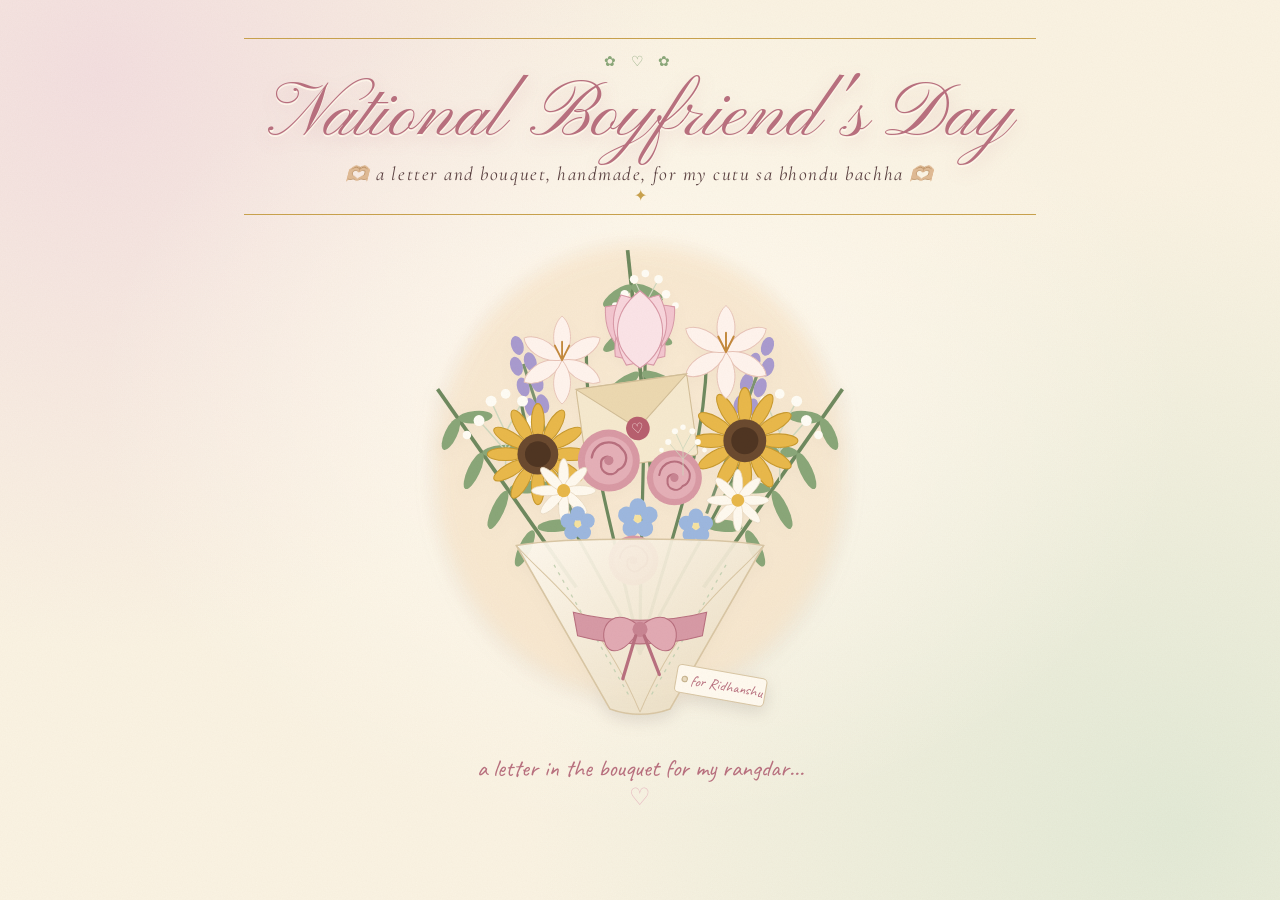
==== index.html @ ea16d607 "Update index.html" ====
<!DOCTYPE html>
<html lang="en">
<head>
  <meta charset="UTF-8">
  <meta name="viewport" content="width=device-width, initial-scale=1">
  <title>For You ♡</title>
  <link href="https://fonts.googleapis.com/css2?family=Cormorant+Garamond:ital,wght@0,500;1,500&family=Pinyon+Script&family=Caveat:wght@500&display=swap" rel="stylesheet">
  <link rel="stylesheet" href="style.css?v=4">
</head>
<body>
  <div class="grain" aria-hidden="true"></div>
  <div class="particles" id="particles" aria-hidden="true"></div>

  <main class="scene">

    <header class="banner">
      <span class="deco" aria-hidden="true">✿ ♡ ✿</span>

      <h1>National Boyfriend's Day</h1>
 
      <p class="subtitle">🫶🏼 a letter and bouquet, handmade, for my cutu sa bhondu bachha 🫶🏼</p>
      <span class="star" aria-hidden="true">✦</span>
    </header>

  
    <div class="bouquet">
     
      <button class="hit" id="openBtn" type="button" aria-label="Open the hidden letter"><span class="hint" aria-hidden="true">open me</span></button>

      <svg class="art" viewBox="0 0 400 480" role="img" aria-label="A hand-tied bouquet of lilies, lotus, sunflowers, roses, daisies, forget-me-nots, lavender, baby's breath and ferns, with a sealed letter tucked inside">
        <defs>
          <symbol id="daisy" viewBox="-50 -50 100 100"><g fill="#fffaf0" stroke="#e8d9c0"><ellipse rx="7" ry="22" cy="-22"/><ellipse rx="7" ry="22" cy="-22" transform="rotate(45)"/><ellipse rx="7" ry="22" cy="-22" transform="rotate(90)"/><ellipse rx="7" ry="22" cy="-22" transform="rotate(135)"/><ellipse rx="7" ry="22" cy="-22" transform="rotate(180)"/><ellipse rx="7" ry="22" cy="-22" transform="rotate(225)"/><ellipse rx="7" ry="22" cy="-22" transform="rotate(270)"/><ellipse rx="7" ry="22" cy="-22" transform="rotate(315)"/></g><circle r="9" fill="#e8b84a"/></symbol>
          <symbol id="sunflower" viewBox="-50 -50 100 100"><g fill="#e9b94b" stroke="#c99a2e"><ellipse rx="6" ry="17" cy="-30"/><ellipse rx="6" ry="17" cy="-30" transform="rotate(30)"/><ellipse rx="6" ry="17" cy="-30" transform="rotate(60)"/><ellipse rx="6" ry="17" cy="-30" transform="rotate(90)"/><ellipse rx="6" ry="17" cy="-30" transform="rotate(120)"/><ellipse rx="6" ry="17" cy="-30" transform="rotate(150)"/><ellipse rx="6" ry="17" cy="-30" transform="rotate(180)"/><ellipse rx="6" ry="17" cy="-30" transform="rotate(210)"/><ellipse rx="6" ry="17" cy="-30" transform="rotate(240)"/><ellipse rx="6" ry="17" cy="-30" transform="rotate(270)"/><ellipse rx="6" ry="17" cy="-30" transform="rotate(300)"/><ellipse rx="6" ry="17" cy="-30" transform="rotate(330)"/></g><circle r="19" fill="#6b4a2f"/><circle r="12" fill="#4f3522"/></symbol>
          <symbol id="rose" viewBox="-50 -50 100 100"><circle r="40" fill="#d99aa5"/><circle r="31" fill="#e5b0b8"/><path d="M-22 -4a22 22 0 0 1 40 -10a16 16 0 0 1 -6 26a12 12 0 0 1 -22 -8a8 8 0 0 1 14 -6" fill="none" stroke="#b9707f" stroke-width="3" stroke-linecap="round"/><circle r="6" fill="#c98593"/></symbol>
          <symbol id="lily" viewBox="-50 -50 100 100"><g fill="#fff4ee" stroke="#e8c4b8"><path d="M0 0C-16 -20 -8 -42 0 -48C8 -42 16 -20 0 0Z"/><path d="M0 0C-16 -20 -8 -42 0 -48C8 -42 16 -20 0 0Z" transform="rotate(60)"/><path d="M0 0C-16 -20 -8 -42 0 -48C8 -42 16 -20 0 0Z" transform="rotate(120)"/><path d="M0 0C-16 -20 -8 -42 0 -48C8 -42 16 -20 0 0Z" transform="rotate(180)"/><path d="M0 0C-16 -20 -8 -42 0 -48C8 -42 16 -20 0 0Z" transform="rotate(240)"/><path d="M0 0C-16 -20 -8 -42 0 -48C8 -42 16 -20 0 0Z" transform="rotate(300)"/></g><path d="M0 0L-8 -16M0 0L0 -20M0 0L8 -16" stroke="#c48a3c" stroke-width="2" stroke-linecap="round"/></symbol>
          <symbol id="lotus" viewBox="-50 -50 100 100"><g fill="#f3c6d0" stroke="#d99aa8"><path d="M0 30C-30 10 -26 -22 0 -42C26 -22 30 10 0 30Z" transform="rotate(-50)"/><path d="M0 30C-30 10 -26 -22 0 -42C26 -22 30 10 0 30Z" transform="rotate(50)"/><path d="M0 30C-30 10 -26 -22 0 -42C26 -22 30 10 0 30Z" transform="rotate(-25)" fill="#f8d6dd"/><path d="M0 30C-30 10 -26 -22 0 -42C26 -22 30 10 0 30Z" transform="rotate(25)" fill="#f8d6dd"/><path d="M0 30C-30 10 -26 -22 0 -42C26 -22 30 10 0 30Z" fill="#fbe4e8"/></g></symbol>
          <symbol id="fmn" viewBox="-50 -50 100 100"><g fill="#9db8e0"><circle cy="-24" r="17"/><circle cy="-24" r="17" transform="rotate(72)"/><circle cy="-24" r="17" transform="rotate(144)"/><circle cy="-24" r="17" transform="rotate(216)"/><circle cy="-24" r="17" transform="rotate(288)"/></g><circle r="8" fill="#f6e3a1"/></symbol>
          <symbol id="fern" viewBox="0 0 60 200"><path d="M30 200V4" stroke="#6f8a5f" stroke-width="3"/><g fill="#8aa779"><ellipse cx="18" cy="40" rx="14" ry="5" transform="rotate(-30 18 40)"/><ellipse cx="42" cy="40" rx="14" ry="5" transform="rotate(30 42 40)"/><ellipse cx="16" cy="75" rx="16" ry="5" transform="rotate(-30 16 75)"/><ellipse cx="44" cy="75" rx="16" ry="5" transform="rotate(30 44 75)"/><ellipse cx="14" cy="112" rx="17" ry="5" transform="rotate(-30 14 112)"/><ellipse cx="46" cy="112" rx="17" ry="5" transform="rotate(30 46 112)"/><ellipse cx="14" cy="150" rx="16" ry="5" transform="rotate(-30 14 150)"/><ellipse cx="46" cy="150" rx="16" ry="5" transform="rotate(30 46 150)"/></g></symbol>
          <symbol id="lavender" viewBox="0 0 30 160"><path d="M15 160V30" stroke="#7d9470" stroke-width="2.5"/><g fill="#a99bd0"><ellipse cx="15" cy="14" rx="5" ry="8"/><ellipse cx="9" cy="30" rx="5" ry="8"/><ellipse cx="21" cy="30" rx="5" ry="8"/><ellipse cx="9" cy="48" rx="5" ry="8"/><ellipse cx="21" cy="48" rx="5" ry="8"/><ellipse cx="10" cy="66" rx="5" ry="8"/><ellipse cx="20" cy="66" rx="5" ry="8"/></g></symbol>
          <symbol id="baby" viewBox="0 0 80 80"><path d="M40 80V40M40 55L18 30M40 55L62 30M40 40L28 14M40 40L54 14" stroke="#cfd8bf" stroke-width="1.2" fill="none"/><g fill="#fffdf6"><circle cx="18" cy="30" r="4.5"/><circle cx="62" cy="30" r="4.5"/><circle cx="28" cy="14" r="4.5"/><circle cx="54" cy="14" r="4.5"/><circle cx="40" cy="8" r="4"/><circle cx="8" cy="42" r="3.5"/><circle cx="72" cy="42" r="3.5"/></g></symbol>
          <linearGradient id="paper" x1="0" y1="0" x2="1" y2="1"><stop offset="0" stop-color="#fffaf0"/><stop offset="1" stop-color="#eadcc0"/></linearGradient>
        </defs>

        <ellipse class="glow" cx="200" cy="230" rx="190" ry="210" fill="#ffe9c9" opacity=".55"/>

        <g stroke="#6f8a5f" stroke-width="3" fill="none" stroke-linecap="round">
          <path d="M200 400C150 300 100 230 90 170"/><path d="M200 400C180 300 150 220 150 120"/><path d="M200 400C200 300 205 200 205 90"/><path d="M200 400C225 300 260 220 262 125"/><path d="M200 400C250 300 300 230 312 170"/>
        </g>

        <!-- BACK: greenery + back flowers -->
        <use href="#fern" x="40" y="130" width="70" height="230" transform="rotate(-35 75 245)"/>
        <use href="#fern" x="290" y="130" width="70" height="230" transform="rotate(35 325 245)"/>
        <use href="#fern" x="165" y="20" width="70" height="230" transform="rotate(-6 200 135)"/>
        <use href="#lavender" x="92" y="90" width="34" height="190" transform="rotate(-18 109 185)"/>
        <use href="#lavender" x="276" y="90" width="34" height="190" transform="rotate(20 293 185)"/>
        <use href="#baby" x="30" y="150" width="90" height="90"/>
        <use href="#baby" x="285" y="150" width="90" height="90"/>
        <use href="#baby" x="170" y="40" width="70" height="70"/>
        <use class="fl" href="#sunflower" x="55" y="165" width="100" height="100"/>
        <use class="fl" href="#sunflower" x="245" y="150" width="105" height="105"/>
        <use class="fl" href="#lotus" x="150" y="55" width="100" height="100"/>
        <use class="fl" href="#lily" x="85" y="85" width="85" height="85"/>
        <use class="fl" href="#lily" x="235" y="75" width="90" height="90"/>

       
        <g class="env"><g transform="translate(200 205) rotate(-8)">
          <rect x="-52" y="-58" width="104" height="76" rx="3" fill="#f6ead0" stroke="#d3bf98"/>
          <path d="M-52 -58L0 -14L52 -58Z" fill="#ecd9b1" stroke="#d3bf98"/>
          <circle class="seal" cy="-14" r="11" fill="#b8606f"/>
          <text y="-9.5" text-anchor="middle" font-size="13" fill="#fff3ee">♡</text>
        </g></g>

        
        <use class="fl" href="#rose" x="135" y="185" width="72" height="72"/>
        <use class="fl" href="#rose" x="200" y="205" width="64" height="64"/>
        <use class="fl" href="#daisy" x="95" y="215" width="68" height="68"/>
        <use class="fl" href="#daisy" x="258" y="225" width="66" height="66"/>
        <use class="fl" href="#fmn" x="175" y="252" width="46" height="46"/>
        <use class="fl" href="#fmn" x="122" y="260" width="40" height="40"/>
        <use class="fl" href="#fmn" x="232" y="262" width="40" height="40"/>
        <use class="fl" href="#rose" x="165" y="285" width="58" height="58"/>
        <use href="#baby" x="215" y="185" width="50" height="50"/>

        <g class="sparkles" fill="#c9a24d" font-size="16" text-anchor="middle"><text x="80" y="120">✦</text><text x="320" y="110">✦</text><text x="200" y="40">✧</text><text x="350" y="260">✿</text><text x="45" y="270">♡</text></g>

        <g class="wrap">
          <path d="M85 300C130 292 270 292 315 300L228 452Q200 462 172 452Z" fill="url(#paper)" fill-opacity=".93" stroke="#d9c7a5" stroke-width="1.5"/>
          <path d="M85 300C110 330 160 360 200 455M315 300C290 330 240 360 200 455" stroke="#d9c7a5" fill="none"/>
          <path d="M120 318L190 440M280 318L210 440" stroke="#c7d3b5" stroke-width="1.2" fill="none" stroke-dasharray="3 5"/>
          <path d="M138 362C175 372 225 372 262 362L258 384C222 394 178 394 142 384Z" fill="#d79aa6" stroke="#b9707f"/>
          <path d="M200 376C180 356 160 372 168 392C176 408 196 388 200 376ZM200 376C220 356 240 372 232 392C224 408 204 388 200 376Z" fill="#e2aab4" stroke="#b9707f"/>
          <circle cx="200" cy="378" r="7" fill="#c98593"/>
          <path d="M196 384L184 424M204 384L218 420" stroke="#b9707f" stroke-width="3" stroke-linecap="round" fill="none"/>
      
          <g transform="translate(236 410) rotate(10)"><rect width="84" height="26" rx="4" fill="#fffaf0" stroke="#d9c7a5"/><circle cx="8" cy="13" r="2.5" fill="#eadcc0" stroke="#c7b48f"/><text x="48" y="17.5" text-anchor="middle" font-family="Caveat, cursive" font-size="14" fill="#b9707f">for Ridhanshu</text></g>
        </g>
      </svg>
    </div>

  
    <p class="whisper">a letter in the bouquet for my rangdar...</p>
    <span class="deco heart" aria-hidden="true">♡</span>
  </main>


  <div class="overlay" id="overlay">
    <article class="letter" role="dialog" aria-modal="true" aria-labelledby="letterHeading" tabindex="-1" id="letter">
      <button class="close" id="closeBtn" type="button" aria-label="Fold the letter back into the bouquet">×</button>
      <div class="paper">
        <span class="corner tl" aria-hidden="true">❦</span><span class="corner br" aria-hidden="true">❦</span>
   
        <h2 id="letterHeading">A Letter for my Sweetie</h2>

      
        <div class="body">
        
          <p class="dear">Dearest Ridhanshu,</p>
         
          <p>Do you know 3rd October is National Boyfriend's Day? LOL even I didn't until last night (for reference, I am writing this on 29th of September). Well, everyday for me is a boyfriend's day yk. I love you so much, and I am so grateful for you. I feel so inarticulate when it comes to expressing how much I love you, yearn for you, crave you. You deserve love everyyddaayyy.</p>
          <p>But still here I am, writing yet another para for you, cuz you deserve love all the time. You are my cutu sa bhondu yaar. Tumko na pyaar du to aur kisko du??? You are my everything, my reason to being, the reason I have a will to live for. Yout taught me how to love, how to feel, how to be mad in love and go blind. I always found the concept of going mad for love, stupid. But you taught me exactly how easy it was for me to fall for you and be absolutely enamoured by you.</p>
          <p>Ugh, I love you so much. Happy Boyfriend's Day to the best boyfriend ever. I hope nobody is blessed with a boyfriend as peak as mine. I love you so much, so so so so so SOOOO FUCKING MUCCHHHHH AAAHHHHHH. It is a blessing to have met you, darling. I adore you sooooo much. You are my everything. EVERYTTHINNGGGGG. I love you mwah 💋💋</p>
      
          <p class="closing">With all my love,</p>
     
          <p class="signature">Ari</p>
        </div>

        <p class="ps">p.s. ✿ please teleport</p>

        <button class="fold" id="foldBtn" type="button">fold the letter</button>
      </div>
    </article>
  </div>

  <script src="script.js?v=4"></script>
</body>
</html>
---- style.css ----
/* ================================
   BACKGROUND
================================ */
:root { --cream:#faf3e3; --pink:#e8bcc3; --rose:#b9707f; --sage:#8aa779; --ink:#5a4040; --gold:#c9a24d;
  --script:"Pinyon Script",cursive; --serif:"Cormorant Garamond",Georgia,serif; --hand:"Caveat","Segoe Print",cursive; }
* { box-sizing: border-box; }
html, body { margin: 0; min-height: 100%; overflow-x: hidden; }
body { font-family: var(--serif); color: var(--ink);
  background: radial-gradient(ellipse at 50% 45%, #fffaf0, transparent 60%), radial-gradient(circle at 8% 8%, #f3dfe0, transparent 40%), radial-gradient(circle at 92% 92%, #e3ead7, transparent 45%), var(--cream); }
button { font: inherit; cursor: pointer; }
:focus-visible { outline: 3px solid var(--rose); outline-offset: 3px; }
.grain { position: fixed; inset: 0; pointer-events: none; z-index: 60; opacity: .3; mix-blend-mode: multiply;
  background-image: url("data:image/svg+xml;utf8,<svg xmlns='http://www.w3.org/2000/svg' width='160' height='160'><filter id='n'><feTurbulence type='fractalNoise' baseFrequency='.8' numOctaves='2'/><feColorMatrix values='0 0 0 0 .6 0 0 0 0 .5 0 0 0 0 .4 0 0 0 .25 0'/></filter><rect width='100%' height='100%' filter='url(%23n)'/></svg>"); }
.particles { position: fixed; inset: 0; pointer-events: none; overflow: hidden; z-index: 1; }
.particle { position: absolute; bottom: -30px; color: var(--rose); opacity: 0; animation: drift linear infinite; }

/* ================================
   HEADER
================================ */
.scene { position: relative; z-index: 2; min-height: 100vh; display: flex; flex-direction: column; align-items: center; justify-content: center; padding: 20px 16px 70px; }
.banner { text-align: center; padding: 12px 24px 8px; border-top: 1px solid var(--gold); border-bottom: 1px solid var(--gold); max-width: 100%; }
.deco { color: var(--sage); letter-spacing: .4em; font-size: .9rem; }
.banner h1 { margin: 2px 0 0; font-family: var(--script); font-weight: 400; font-size: clamp(2.3rem, 7.5vw, 4.8rem); line-height: 1.15; color: var(--rose); text-shadow: 0 2px 0 #fff8ec, 0 6px 18px rgba(185,112,127,.25); }
.subtitle { margin: 0; font-style: italic; font-size: clamp(.95rem, 2.4vw, 1.2rem); letter-spacing: .08em; }
.star { display: block; color: var(--gold); animation: twinkle 3s ease-in-out infinite; }

/* ================================
   BOUQUET
================================ */
.bouquet { position: relative; width: min(430px, 86vw, 56vh); aspect-ratio: 400 / 480; margin-top: 8px; animation: float 8s ease-in-out infinite; transition: translate .5s ease; }
.bouquet:hover { translate: 0 -8px; }
.art { display: block; width: 100%; height: 100%; overflow: visible; filter: drop-shadow(0 6px 8px rgba(90,64,64,.15)); pointer-events: none; }
.art .fl { transform-box: fill-box; transform-origin: center; animation: sway 6s ease-in-out infinite; }
.art .fl:nth-of-type(2n) { animation-delay: -2s; animation-duration: 7s; }
.art .fl:nth-of-type(3n) { animation-delay: -4s; }
.bouquet:hover .fl { animation-duration: 2.8s; }
.glow { animation: breathe 6s ease-in-out infinite; transform-box: fill-box; transform-origin: center; filter: blur(8px); }
.wrap { transition: transform .5s ease; transform-box: fill-box; }
.bouquet:hover .wrap { transform: translateY(3px) rotate(-.8deg); }
.sparkles text { opacity: 0; }
.bouquet:hover .sparkles text { animation: twinkle 1.6s ease-in-out infinite; }
.bouquet:hover .sparkles text:nth-child(2n) { animation-delay: -.8s; }
.whisper { margin: 14px 0 0; font-family: var(--hand); font-size: clamp(1.2rem, 3.6vw, 1.5rem); color: var(--rose); text-align: center; }
.heart { color: var(--pink); font-size: 1.5rem; letter-spacing: 0; }

/* ================================
   HIDDEN LETTER
================================ */
.hit { position: absolute; z-index: 5; left: 36%; top: 28%; width: 29%; height: 18%; padding: 0; border: 0; background: transparent; border-radius: 6px; }
.hint { position: absolute; left: 50%; top: -22px; transform: translateX(-50%); font-family: var(--hand); font-size: 1.05rem; color: var(--rose); white-space: nowrap; opacity: 0; transition: opacity .4s; pointer-events: none; }
.hit:hover .hint, .hit:focus-visible .hint { opacity: 1; }
.env { transition: transform .45s ease; }
.seal { animation: pulse 3s ease-in-out infinite; transform-box: fill-box; transform-origin: center; }
.bouquet:has(.hit:hover) .env, .bouquet:has(.hit:focus-visible) .env { transform: translateY(-14px); filter: drop-shadow(0 0 8px rgba(255,226,160,.95)) drop-shadow(0 0 16px rgba(255,226,160,.8)); }

/* ================================
   OPEN LETTER
================================ */
.overlay { position: fixed; inset: 0; z-index: 30; display: grid; place-items: center; padding: 14px; background: rgba(90,64,64,0); visibility: hidden; pointer-events: none; transition: background .6s ease, visibility 0s .9s; }
.overlay.open { background: rgba(90,64,64,.3); visibility: visible; pointer-events: auto; transition: background .6s ease, visibility 0s; }
.letter { position: relative; width: min(640px, 100%); max-height: 90vh; max-height: 90dvh; display: flex; flex-direction: column; outline: none;
  transform: translateY(32vh) scale(.25) rotate(-8deg); opacity: 0; transition: transform .9s cubic-bezier(.3,.8,.3,1), opacity .5s ease; }
.overlay.open .letter { transform: none; opacity: 1; }
.paper { position: relative; overflow-y: auto; padding: clamp(28px, 6vw, 50px) clamp(22px, 6vw, 54px) 24px; border-radius: 4px; color: #4a3434; border: 1px solid #cdb685;
  background: repeating-linear-gradient(0deg, transparent 0 33px, rgba(185,112,127,.12) 33px 34px), radial-gradient(ellipse at center, #fbf1da 55%, #ecd8ac 100%);
  box-shadow: inset 0 0 40px rgba(170,130,70,.35), 0 20px 50px rgba(60,40,40,.4); }
.corner { position: absolute; color: var(--sage); font-size: 1.5rem; } .tl { top: 12px; left: 16px; } .br { bottom: 12px; right: 16px; transform: rotate(180deg); }
.letter h2 { margin: 0 0 12px; text-align: center; font-family: var(--script); font-weight: 400; font-size: clamp(1.9rem, 6vw, 2.7rem); color: var(--rose); }
.body { font-family: var(--hand); font-size: clamp(1.3rem, 4.4vw, 1.6rem); line-height: 34px; }
.body p { margin: 0 0 34px; }
.closing { text-align: right; margin-bottom: 4px !important; }
.signature { font-family: var(--script); font-size: 1.7em; color: var(--rose); text-align: right; line-height: 1.3; margin-bottom: 8px !important; }
.ps { margin: 0; text-align: center; font-family: var(--hand); font-size: 1.1rem; color: var(--sage); }
.fold { display: block; margin: 10px auto 0; background: none; border: 0; font-family: var(--hand); font-size: 1.15rem; color: var(--rose); text-decoration: underline wavy var(--pink); text-underline-offset: 5px; }
.close { position: absolute; z-index: 2; top: -12px; right: -6px; width: 40px; height: 40px; border-radius: 50%; border: 1px solid #cdb685; background: #fffaf0; color: var(--rose); font-size: 1.6rem; line-height: 1; box-shadow: 0 3px 8px rgba(0,0,0,.25); }

/* ================================
   MUSIC
================================ */
.music { position: fixed; right: 14px; bottom: 14px; z-index: 10; padding: 8px 14px; border: 1px solid #d3bf98; border-radius: 999px; background: rgba(255,250,240,.9); color: var(--rose); font-family: var(--hand); font-size: 1.1rem; }
.music[aria-pressed="true"] { background: var(--pink); color: #fff; }
.music-note { position: fixed; right: 18px; bottom: 58px; z-index: 10; font-family: var(--hand); color: var(--rose); }

/* ================================
   ANIMATIONS
================================ */
@keyframes float { 0%,100% { transform: translateY(0) rotate(-.8deg); } 50% { transform: translateY(-12px) rotate(.8deg); } }
@keyframes sway { 0%,100% { transform: rotate(-2.5deg); } 50% { transform: rotate(2.5deg); } }
@keyframes breathe { 0%,100% { opacity: .5; } 50% { opacity: .9; } }
@keyframes pulse { 0%,100% { transform: scale(1); } 50% { transform: scale(1.12); } }
@keyframes twinkle { 0%,100% { opacity: .3; } 50% { opacity: 1; } }
@keyframes drift { 0% { transform: translate(0,0) rotate(0); opacity: 0; } 12% { opacity: .7; } 85% { opacity: .5; } 100% { transform: translate(var(--dx), -110vh) rotate(260deg); opacity: 0; } }

/* ================================
   MOBILE RESPONSIVE
================================ */
@media (max-width: 600px) {
  .scene { justify-content: flex-start; padding-top: 26px; }
  .bouquet { width: min(340px, 84vw); margin-top: 20px; }
  .music { left: 50%; right: auto; translate: -50% 0; bottom: 10px; }
  .music-note { right: auto; left: 50%; translate: -50% 0; bottom: 52px; }
  .close { right: 4px; top: -10px; }
}
@media (max-height: 560px) and (orientation: landscape) { .bouquet { width: min(280px, 40vh); } }
@media (prefers-reduced-motion: reduce) { *, *::before, *::after { animation: none !important; transition-duration: .01s !important; } }
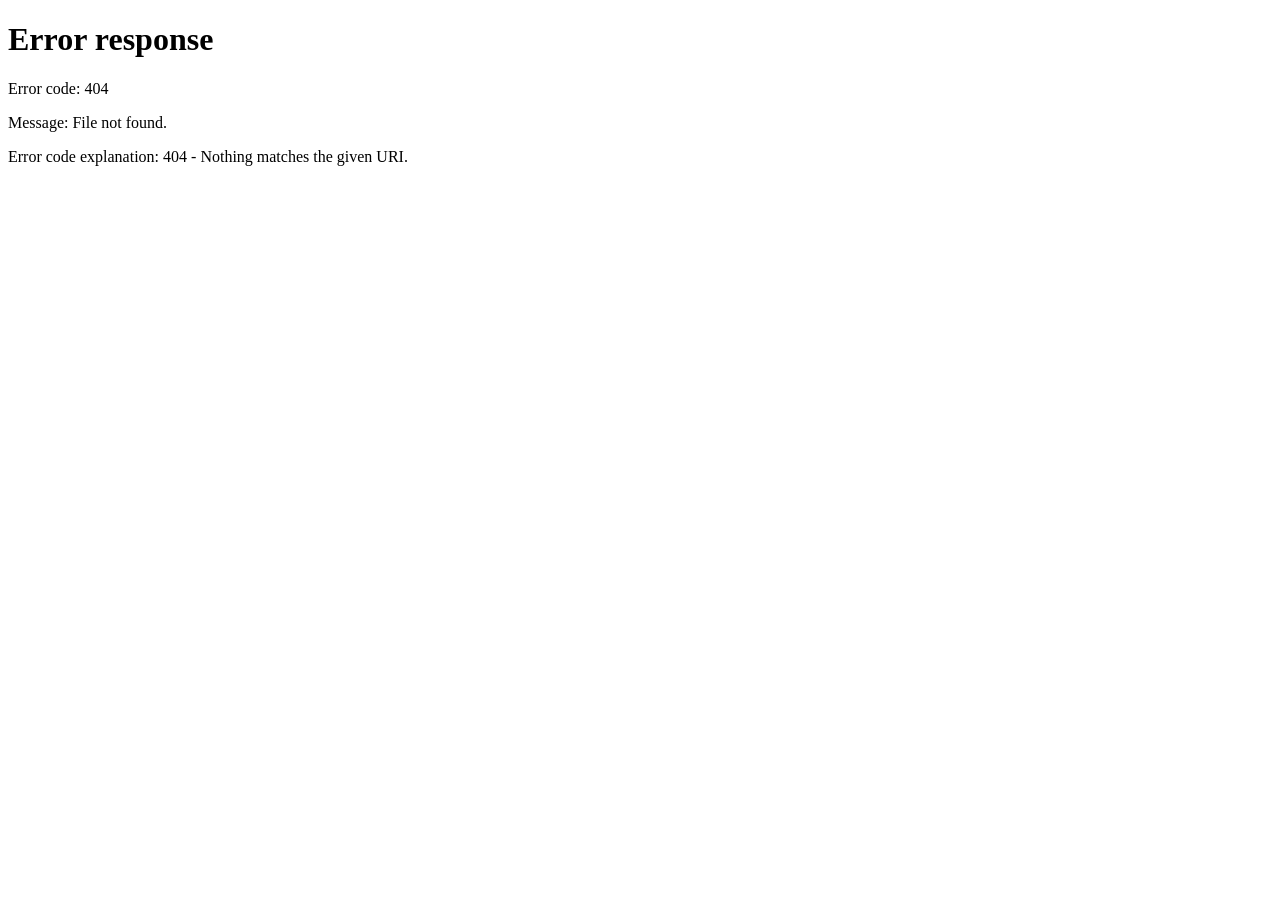
==== commit 46cc0eb7: "Update index.html" ====
--- a/index.html
+++ b/index.html
@@ -4,6 +4,9 @@
 <head>
   <meta charset="UTF-8">
   <meta name="viewport" content="width=device-width, initial-scale=1">
+    <script>
+    try { if (sessionStorage.getItem("loggedIn") !== "yes") { window.location.replace("login/index.html"); } } catch (e) {}
+  </script>
   <title>For You ♡</title>
   <link href="https://fonts.googleapis.com/css2?family=Cormorant+Garamond:ital,wght@0,500;1,500&family=Pinyon+Script&family=Caveat:wght@500&display=swap" rel="stylesheet">
   <link rel="stylesheet" href="style.css?v=4">
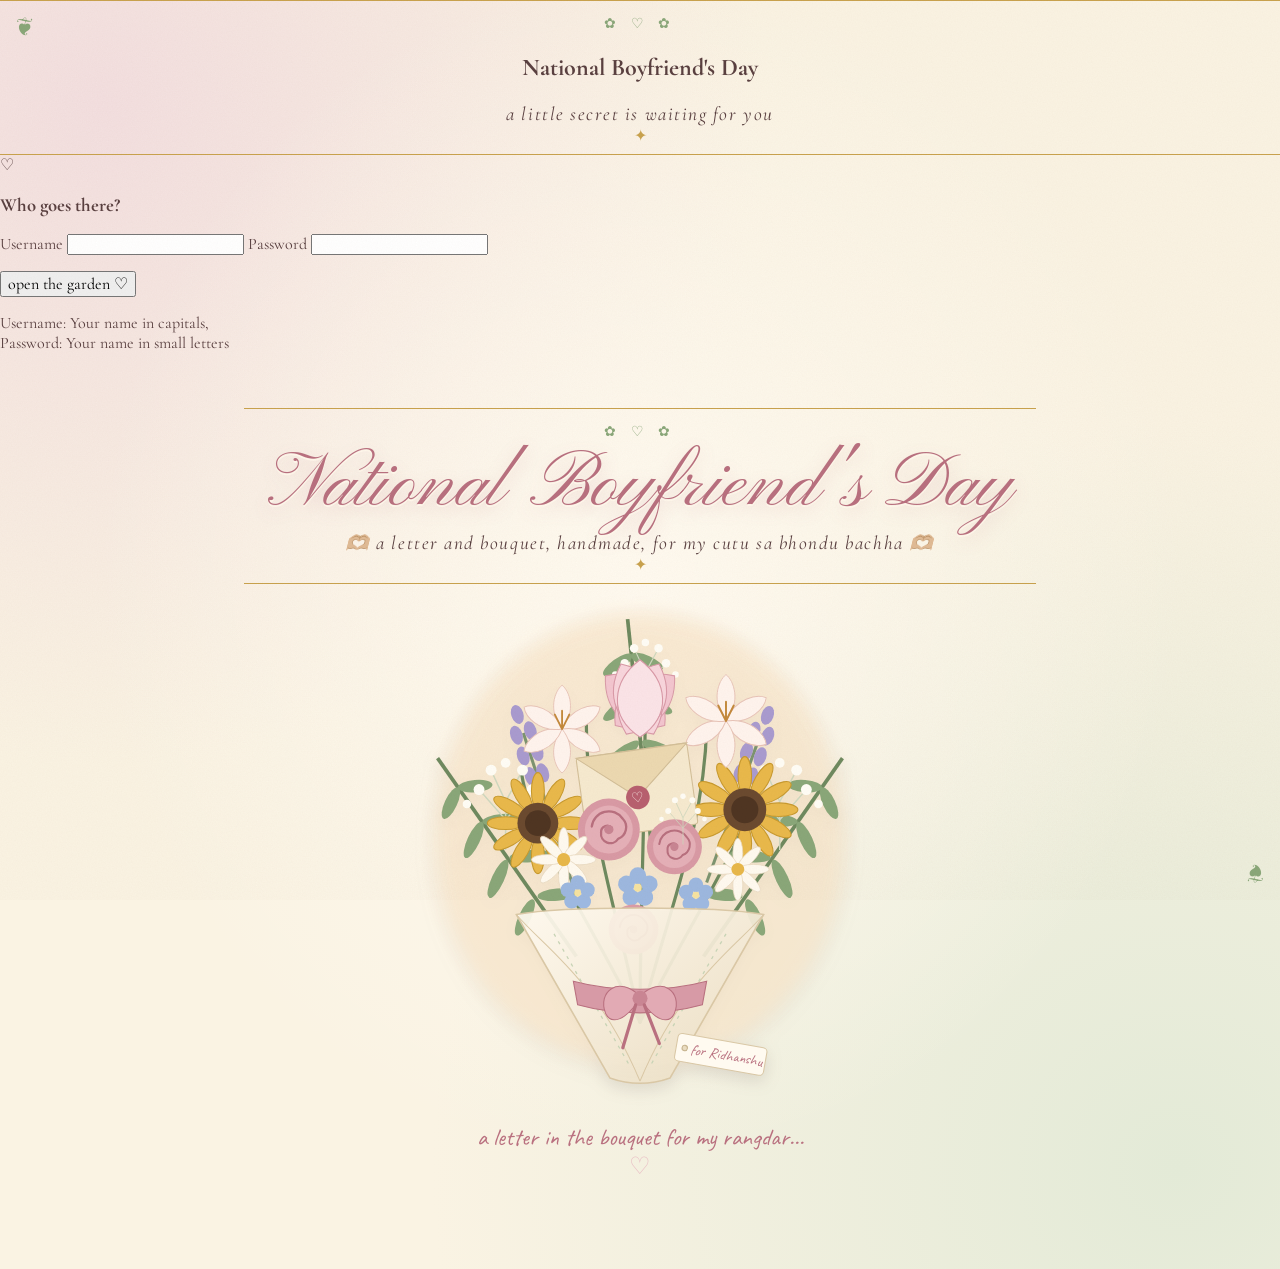
==== commit 41be7d04: "Update index.html" ====
--- a/index.html
+++ b/index.html
@@ -4,9 +4,6 @@
 <head>
   <meta charset="UTF-8">
   <meta name="viewport" content="width=device-width, initial-scale=1">
-    <script>
-    try { if (sessionStorage.getItem("loggedIn") !== "yes") { window.location.replace("login/index.html"); } } catch (e) {}
-  </script>
   <title>For You ♡</title>
   <link href="https://fonts.googleapis.com/css2?family=Cormorant+Garamond:ital,wght@0,500;1,500&family=Pinyon+Script&family=Caveat:wght@500&display=swap" rel="stylesheet">
   <link rel="stylesheet" href="style.css?v=4">
@@ -14,7 +11,41 @@
 <body>
   <div class="grain" aria-hidden="true"></div>
   <div class="particles" id="particles" aria-hidden="true"></div>
+ <div class="login-view" id="loginView">
+    <div class="login-inner">
+      <header class="banner">
+        <span class="deco" aria-hidden="true">✿ ♡ ✿</span>
+        <!-- ✦ EDIT THIS: LOGIN PAGE TITLE ✦ -->
+        <h2 class="login-title">National Boyfriend's Day</h2>
+        <!-- ✦ EDIT THIS: LOGIN SUBTITLE ✦ -->
+        <p class="subtitle">a little secret is waiting for you</p>
+        <span class="star" aria-hidden="true">✦</span>
+      </header>
 
+      <section class="login-card" id="loginCard" aria-labelledby="loginHeading">
+        <span class="corner tl" aria-hidden="true">❦</span><span class="corner br" aria-hidden="true">❦</span>
+        <div class="lseal" id="lseal" aria-hidden="true">♡</div>
+       
+        <h3 id="loginHeading">Who goes there?</h3>
+        <form id="loginForm" novalidate>
+  
+          <label for="user">Username</label>
+          <input id="user" name="user" type="text" autocomplete="off" autocapitalize="characters" spellcheck="false" required>
+        
+          <label for="pass">Password</label>
+          <input id="pass" name="pass" type="password" autocomplete="off" autocapitalize="none" spellcheck="false" required>
+          <p class="login-error" id="loginError" role="alert"></p>
+        
+          <button class="go" type="submit">open the garden ♡</button>
+        </form>
+       
+        <p class="login-hint">
+          Username: Your name in capitals,<br>
+          Password: Your name in small letters
+        </p>
+      </section>
+    </div>
+  </div>
   <main class="scene">
 
     <header class="banner">
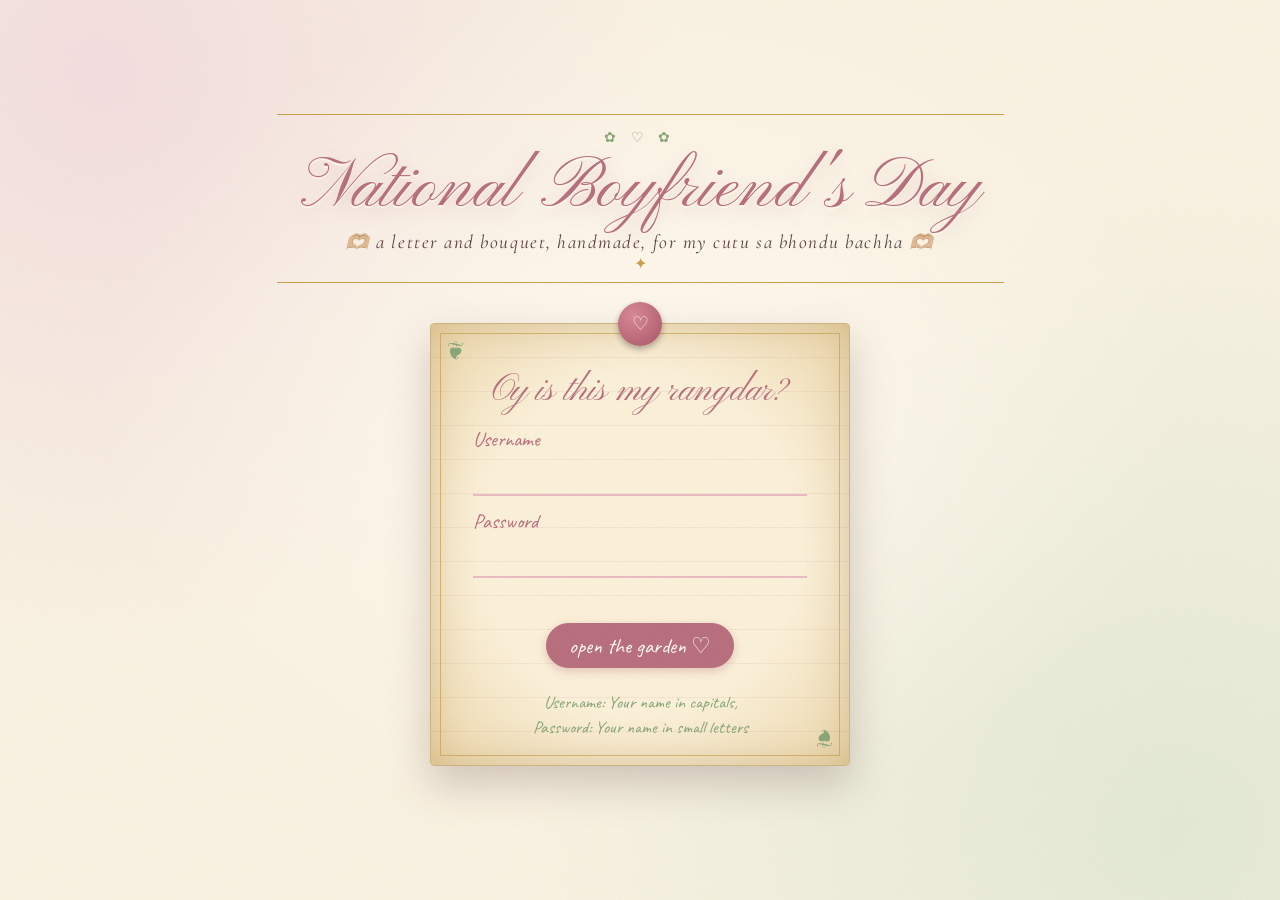
==== commit 1ff3e78e: "Update index.html" ====
--- a/index.html
+++ b/index.html
@@ -11,34 +11,36 @@
 <body>
   <div class="grain" aria-hidden="true"></div>
   <div class="particles" id="particles" aria-hidden="true"></div>
+
+  
  <div class="login-view" id="loginView">
     <div class="login-inner">
       <header class="banner">
         <span class="deco" aria-hidden="true">✿ ♡ ✿</span>
-        <!-- ✦ EDIT THIS: LOGIN PAGE TITLE ✦ -->
+ 
         <h2 class="login-title">National Boyfriend's Day</h2>
-        <!-- ✦ EDIT THIS: LOGIN SUBTITLE ✦ -->
-        <p class="subtitle">a little secret is waiting for you</p>
+       
+        <p class="subtitle">🫶🏼 a letter and bouquet, handmade, for my cutu sa bhondu bachha 🫶🏼</p>
         <span class="star" aria-hidden="true">✦</span>
       </header>
 
       <section class="login-card" id="loginCard" aria-labelledby="loginHeading">
         <span class="corner tl" aria-hidden="true">❦</span><span class="corner br" aria-hidden="true">❦</span>
         <div class="lseal" id="lseal" aria-hidden="true">♡</div>
+     
+        <h3 id="loginHeading">Oy is this my rangdar?</h3>
+        <form id="loginForm" novalidate>
        
-        <h3 id="loginHeading">Who goes there?</h3>
-        <form id="loginForm" novalidate>
-  
           <label for="user">Username</label>
           <input id="user" name="user" type="text" autocomplete="off" autocapitalize="characters" spellcheck="false" required>
-        
+     
           <label for="pass">Password</label>
           <input id="pass" name="pass" type="password" autocomplete="off" autocapitalize="none" spellcheck="false" required>
           <p class="login-error" id="loginError" role="alert"></p>
-        
+          
           <button class="go" type="submit">open the garden ♡</button>
         </form>
-       
+      
         <p class="login-hint">
           Username: Your name in capitals,<br>
           Password: Your name in small letters
@@ -46,7 +48,15 @@
       </section>
     </div>
   </div>
-  <main class="scene">
+
+  <div id="app"></div>
+
+
+
+ <template id="mainPage">
+  <main class="scene" id="mainScene">
+
+
 
     <header class="banner">
       <span class="deco" aria-hidden="true">✿ ♡ ✿</span>
--- a/style.css
+++ b/style.css
@@ -91,6 +91,32 @@
 @keyframes twinkle { 0%,100% { opacity: .3; } 50% { opacity: 1; } }
 @keyframes drift { 0% { transform: translate(0,0) rotate(0); opacity: 0; } 12% { opacity: .7; } 85% { opacity: .5; } 100% { transform: translate(var(--dx), -110vh) rotate(260deg); opacity: 0; } }
 
+/*login*/
+.particles { z-index: 45; }  /* keep the floating bits visible above the login screen */
+.login-view { position: fixed; inset: 0; z-index: 40; overflow-y: auto; display: flex; padding: 20px 16px 40px; transition: opacity .9s ease, visibility 0s .9s;
+  background: radial-gradient(ellipse at 50% 45%, #fffaf0, transparent 60%), radial-gradient(circle at 8% 8%, #f3dfe0, transparent 40%), radial-gradient(circle at 92% 92%, #e3ead7, transparent 45%), var(--cream); }
+.login-view.unlocked { opacity: 0; visibility: hidden; pointer-events: none; }
+.login-inner { margin: auto; width: 100%; display: flex; flex-direction: column; align-items: center; }
+.login-title { margin: 2px 0 0; font-family: var(--script); font-weight: 400; font-size: clamp(2.3rem, 7.5vw, 4.4rem); line-height: 1.15; color: var(--rose); text-shadow: 0 2px 0 #fff8ec, 0 6px 18px rgba(185,112,127,.25); }
+.login-card { position: relative; width: min(420px, 100%); margin-top: 40px; padding: 44px clamp(24px, 7vw, 42px) 26px; border: 1px solid #cdb685; border-radius: 4px; text-align: center;
+  background: repeating-linear-gradient(0deg, transparent 0 33px, rgba(185,112,127,.1) 33px 34px), radial-gradient(ellipse at center, #fbf1da 55%, #ecd8ac 100%);
+  box-shadow: inset 0 0 40px rgba(170,130,70,.3), 0 18px 40px rgba(90,64,64,.25); }
+.login-card::before { content: ""; position: absolute; inset: 9px; border: 1.5px double rgba(201,162,77,.7); pointer-events: none; }
+.lseal { position: absolute; left: 50%; top: -22px; width: 44px; height: 44px; margin-left: -22px; border-radius: 50%; background: radial-gradient(circle at 35% 30%, #d98a99, #a85666); color: #fff3ee; font-size: 1.2rem; line-height: 44px; box-shadow: 0 3px 6px rgba(0,0,0,.3); transition: transform .6s ease; }
+.login-card.success .lseal { transform: rotate(360deg) scale(1.2); }
+.login-card h3 { margin: 0 0 8px; font-family: var(--script); font-weight: 400; font-size: 2.3rem; color: var(--rose); }
+.login-card form { text-align: left; }
+.login-card label { display: block; margin-top: 12px; font-family: var(--hand); font-size: 1.3rem; color: var(--rose); }
+.login-card input { width: 100%; padding: 6px 4px; border: 0; border-bottom: 2px solid var(--pink); background: transparent; font: inherit; font-family: var(--hand); font-size: 1.5rem; color: #4a3434; border-radius: 0; }
+.login-card input:focus { outline: none; border-bottom-color: var(--rose); background: rgba(255,250,240,.6); }
+.login-error { min-height: 1.6em; margin: 10px 0 0; font-family: var(--hand); font-size: 1.15rem; color: #a85666; text-align: center; }
+.go { display: block; margin: 6px auto 0; padding: 8px 22px; border: 1px solid #b9707f; border-radius: 999px; background: var(--rose); color: #fffaf0; font-family: var(--hand); font-size: 1.35rem; cursor: pointer; box-shadow: 0 3px 8px rgba(185,112,127,.35); transition: transform .3s ease, box-shadow .3s ease; }
+.go:hover { transform: translateY(-2px); box-shadow: 0 6px 14px rgba(185,112,127,.45); }
+.login-hint { margin: 22px 0 0; font-family: var(--hand); font-size: 1.1rem; line-height: 1.4; color: var(--sage); }
+.login-card.shake { animation: shake .45s ease; }
+@keyframes shake { 0%,100% { transform: translateX(0); } 20% { transform: translateX(-9px); } 40% { transform: translateX(8px); } 60% { transform: translateX(-6px); } 80% { transform: translateX(4px); } }
+
+
 /* ================================
    MOBILE RESPONSIVE
 ================================ */
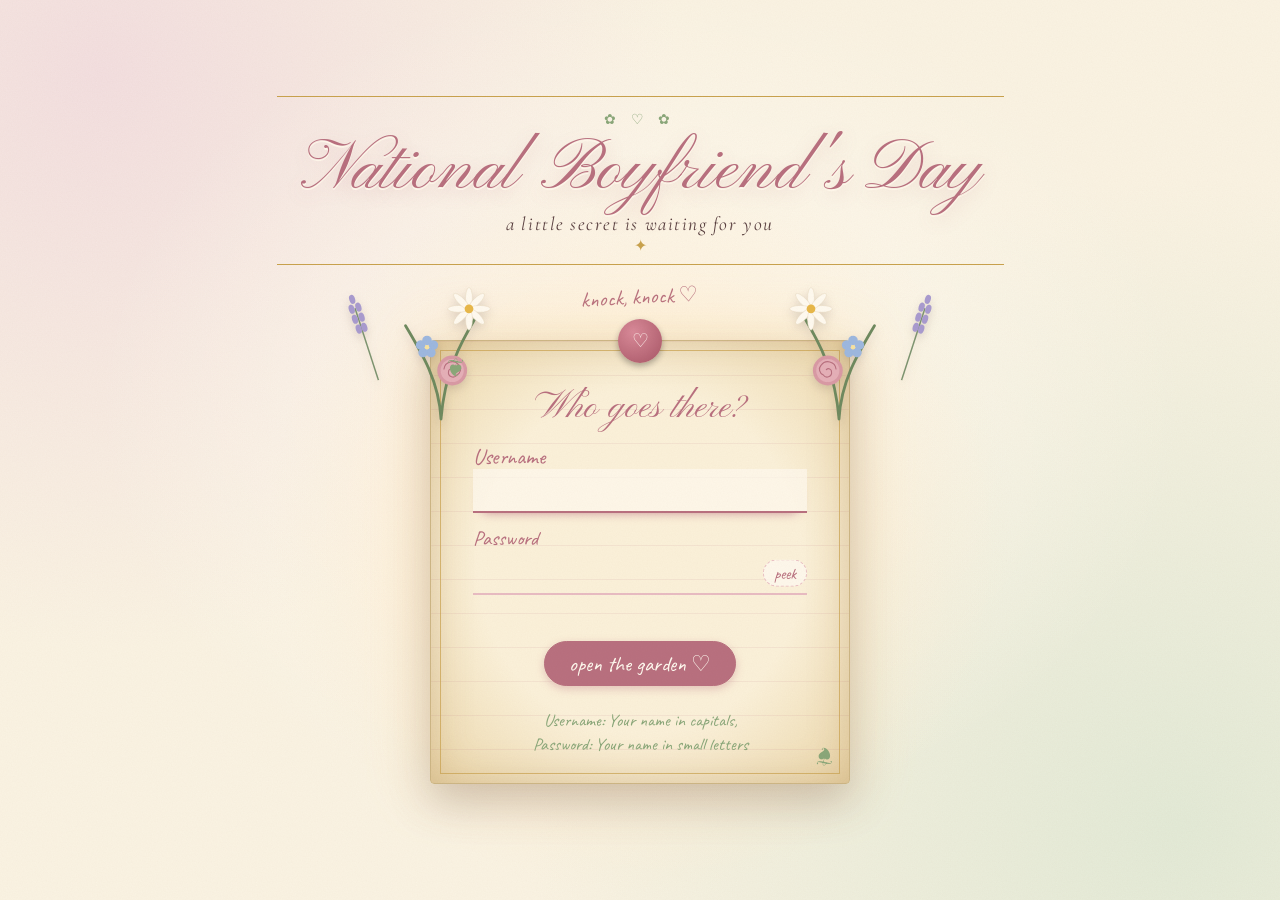
==== commit 303b0072: "Add files via upload" ====
--- a/index.html
+++ b/index.html
@@ -1,4 +1,16 @@
-
+<!--
+========================================================
+PERSONALIZATION GUIDE
+
+Most of the website's written content can be edited
+directly in this HTML file.
+
+Search for "EDIT THIS" to find every customizable section.
+
+You do NOT need to modify the JavaScript to change
+the letter itself.
+========================================================
+-->
 <!DOCTYPE html>
 <html lang="en">
 <head>
@@ -12,35 +24,70 @@
   <div class="grain" aria-hidden="true"></div>
   <div class="particles" id="particles" aria-hidden="true"></div>
 
-  
- <div class="login-view" id="loginView">
+  <!-- =====================================================
+       LOGIN SCREEN (shown first; the bouquet is revealed after login)
+       The username and password are set at the top of script.js
+       (look for "EDIT THIS: LOGIN DETAILS").
+  ===================================================== -->
+  <div class="login-view" id="loginView">
+    <!-- tiny flower shapes used only by the login screen -->
+    <svg width="0" height="0" style="position:absolute" aria-hidden="true" focusable="false"><defs>
+      <symbol id="lg-daisy" viewBox="-50 -50 100 100"><g fill="#fffaf0" stroke="#e8d9c0"><ellipse rx="7" ry="22" cy="-22"/><ellipse rx="7" ry="22" cy="-22" transform="rotate(45)"/><ellipse rx="7" ry="22" cy="-22" transform="rotate(90)"/><ellipse rx="7" ry="22" cy="-22" transform="rotate(135)"/><ellipse rx="7" ry="22" cy="-22" transform="rotate(180)"/><ellipse rx="7" ry="22" cy="-22" transform="rotate(225)"/><ellipse rx="7" ry="22" cy="-22" transform="rotate(270)"/><ellipse rx="7" ry="22" cy="-22" transform="rotate(315)"/></g><circle r="9" fill="#e8b84a"/></symbol>
+      <symbol id="lg-fmn" viewBox="-50 -50 100 100"><g fill="#9db8e0"><circle cy="-24" r="17"/><circle cy="-24" r="17" transform="rotate(72)"/><circle cy="-24" r="17" transform="rotate(144)"/><circle cy="-24" r="17" transform="rotate(216)"/><circle cy="-24" r="17" transform="rotate(288)"/></g><circle r="8" fill="#f6e3a1"/></symbol>
+      <symbol id="lg-rose" viewBox="-50 -50 100 100"><circle r="40" fill="#d99aa5"/><circle r="31" fill="#e5b0b8"/><path d="M-22 -4a22 22 0 0 1 40 -10a16 16 0 0 1 -6 26a12 12 0 0 1 -22 -8a8 8 0 0 1 14 -6" fill="none" stroke="#b9707f" stroke-width="3" stroke-linecap="round"/></symbol>
+      <symbol id="lg-lav" viewBox="0 0 30 160"><path d="M15 160V30" stroke="#7d9470" stroke-width="2.5"/><g fill="#a99bd0"><ellipse cx="15" cy="14" rx="5" ry="8"/><ellipse cx="9" cy="30" rx="5" ry="8"/><ellipse cx="21" cy="30" rx="5" ry="8"/><ellipse cx="9" cy="48" rx="5" ry="8"/><ellipse cx="21" cy="48" rx="5" ry="8"/><ellipse cx="10" cy="66" rx="5" ry="8"/><ellipse cx="20" cy="66" rx="5" ry="8"/></g></symbol>
+    </defs></svg>
+
     <div class="login-inner">
       <header class="banner">
         <span class="deco" aria-hidden="true">✿ ♡ ✿</span>
- 
+        <!-- ✦ EDIT THIS: LOGIN PAGE TITLE ✦ -->
         <h2 class="login-title">National Boyfriend's Day</h2>
-       
-        <p class="subtitle">🫶🏼 a letter and bouquet, handmade, for my cutu sa bhondu bachha 🫶🏼</p>
+        <!-- ✦ EDIT THIS: LOGIN SUBTITLE ✦ -->
+        <p class="subtitle">a little secret is waiting for you</p>
         <span class="star" aria-hidden="true">✦</span>
       </header>
 
+      <!-- ✦ EDIT THIS: SMALL HANDWRITTEN NOTE ABOVE THE CARD ✦ -->
+      <p class="knock">knock, knock ♡</p>
+
       <section class="login-card" id="loginCard" aria-labelledby="loginHeading">
+        <!-- little flower sprigs that peek around the card and sway -->
+        <svg class="sprig sprig-l" viewBox="0 0 120 150" aria-hidden="true" focusable="false">
+          <path d="M60 150C58 110 40 80 22 50M60 150C64 100 80 70 98 40" stroke="#6f8a5f" stroke-width="3" fill="none" stroke-linecap="round"/>
+          <use class="fl" href="#lg-lav" x="2" y="0" width="30" height="100" transform="rotate(-18 17 80)"/>
+          <use class="fl" href="#lg-daisy" x="64" y="6" width="52" height="52"/>
+          <use class="fl" href="#lg-fmn" x="30" y="58" width="30" height="30"/>
+          <use class="fl" href="#lg-rose" x="52" y="78" width="40" height="40"/>
+        </svg>
+        <svg class="sprig sprig-r" viewBox="0 0 120 150" aria-hidden="true" focusable="false">
+          <path d="M60 150C58 110 40 80 22 50M60 150C64 100 80 70 98 40" stroke="#6f8a5f" stroke-width="3" fill="none" stroke-linecap="round"/>
+          <use class="fl" href="#lg-lav" x="2" y="0" width="30" height="100" transform="rotate(-18 17 80)"/>
+          <use class="fl" href="#lg-daisy" x="64" y="6" width="52" height="52"/>
+          <use class="fl" href="#lg-fmn" x="30" y="58" width="30" height="30"/>
+          <use class="fl" href="#lg-rose" x="52" y="78" width="40" height="40"/>
+        </svg>
+
         <span class="corner tl" aria-hidden="true">❦</span><span class="corner br" aria-hidden="true">❦</span>
         <div class="lseal" id="lseal" aria-hidden="true">♡</div>
-     
-        <h3 id="loginHeading">Oy is this my rangdar?</h3>
+        <!-- ✦ EDIT THIS: LOGIN CARD HEADING ✦ -->
+        <h3 id="loginHeading">Who goes there?</h3>
         <form id="loginForm" novalidate>
-       
+          <!-- ✦ EDIT THIS: USERNAME LABEL ✦ -->
           <label for="user">Username</label>
           <input id="user" name="user" type="text" autocomplete="off" autocapitalize="characters" spellcheck="false" required>
-     
+          <!-- ✦ EDIT THIS: PASSWORD LABEL ✦ -->
           <label for="pass">Password</label>
-          <input id="pass" name="pass" type="password" autocomplete="off" autocapitalize="none" spellcheck="false" required>
+          <div class="field">
+            <input id="pass" name="pass" type="password" autocomplete="off" autocapitalize="none" spellcheck="false" required>
+            <!-- ✦ EDIT THIS: SHOW/HIDE PASSWORD WORDS (also in script.js) ✦ -->
+            <button class="peek" id="peek" type="button" aria-pressed="false" aria-label="Show password">peek</button>
+          </div>
           <p class="login-error" id="loginError" role="alert"></p>
-          
+          <!-- ✦ EDIT THIS: LOGIN BUTTON TEXT ✦ -->
           <button class="go" type="submit">open the garden ♡</button>
         </form>
-      
+        <!-- ✦ EDIT THIS: LOGIN HINT ✦ -->
         <p class="login-hint">
           Username: Your name in capitals,<br>
           Password: Your name in small letters
@@ -51,25 +98,27 @@
 
   <div id="app"></div>
 
-
-
- <template id="mainPage">
+  <!-- =====================================================
+       PAGE 2: THE BOUQUET PAGE
+       Nothing inside this <template> is shown (or even added to the page)
+       until the correct login is entered. Edit it exactly as before.
+  ===================================================== -->
+  <template id="mainPage">
   <main class="scene" id="mainScene">
-
-
 
     <header class="banner">
       <span class="deco" aria-hidden="true">✿ ♡ ✿</span>
-
+      <!-- ✦ EDIT THIS: MAIN TITLE ✦ -->
       <h1>National Boyfriend's Day</h1>
- 
-      <p class="subtitle">🫶🏼 a letter and bouquet, handmade, for my cutu sa bhondu bachha 🫶🏼</p>
+      <!-- ✦ EDIT THIS: SUBTITLE ✦ -->
+      <p class="subtitle">a little something, just for you</p>
       <span class="star" aria-hidden="true">✦</span>
     </header>
 
-  
+    <!-- ================= BOUQUET ================= -->
     <div class="bouquet">
-     
+      <!-- THE CLICKABLE LETTER: a real button laid invisibly over the envelope drawn in the picture. -->
+      <!-- ✦ EDIT THIS: SCREEN-READER LABEL FOR THE LETTER (aria-label) ✦ -->
       <button class="hit" id="openBtn" type="button" aria-label="Open the hidden letter"><span class="hint" aria-hidden="true">open me</span></button>
 
       <svg class="art" viewBox="0 0 400 480" role="img" aria-label="A hand-tied bouquet of lilies, lotus, sunflowers, roses, daisies, forget-me-nots, lavender, baby's breath and ferns, with a sealed letter tucked inside">
@@ -107,7 +156,7 @@
         <use class="fl" href="#lily" x="85" y="85" width="85" height="85"/>
         <use class="fl" href="#lily" x="235" y="75" width="90" height="90"/>
 
-       
+        <!-- HIDDEN LETTER (between back and front flowers so it looks tucked in) -->
         <g class="env"><g transform="translate(200 205) rotate(-8)">
           <rect x="-52" y="-58" width="104" height="76" rx="3" fill="#f6ead0" stroke="#d3bf98"/>
           <path d="M-52 -58L0 -14L52 -58Z" fill="#ecd9b1" stroke="#d3bf98"/>
@@ -115,7 +164,7 @@
           <text y="-9.5" text-anchor="middle" font-size="13" fill="#fff3ee">♡</text>
         </g></g>
 
-        
+        <!-- FRONT: flowers covering the lower part of the letter -->
         <use class="fl" href="#rose" x="135" y="185" width="72" height="72"/>
         <use class="fl" href="#rose" x="200" y="205" width="64" height="64"/>
         <use class="fl" href="#daisy" x="95" y="215" width="68" height="68"/>
@@ -128,6 +177,7 @@
 
         <g class="sparkles" fill="#c9a24d" font-size="16" text-anchor="middle"><text x="80" y="120">✦</text><text x="320" y="110">✦</text><text x="200" y="40">✧</text><text x="350" y="260">✿</text><text x="45" y="270">♡</text></g>
 
+        <!-- wrapping paper, ribbon, tag -->
         <g class="wrap">
           <path d="M85 300C130 292 270 292 315 300L228 452Q200 462 172 452Z" fill="url(#paper)" fill-opacity=".93" stroke="#d9c7a5" stroke-width="1.5"/>
           <path d="M85 300C110 330 160 360 200 455M315 300C290 330 240 360 200 455" stroke="#d9c7a5" fill="none"/>
@@ -136,47 +186,65 @@
           <path d="M200 376C180 356 160 372 168 392C176 408 196 388 200 376ZM200 376C220 356 240 372 232 392C224 408 204 388 200 376Z" fill="#e2aab4" stroke="#b9707f"/>
           <circle cx="200" cy="378" r="7" fill="#c98593"/>
           <path d="M196 384L184 424M204 384L218 420" stroke="#b9707f" stroke-width="3" stroke-linecap="round" fill="none"/>
-      
-          <g transform="translate(236 410) rotate(10)"><rect width="84" height="26" rx="4" fill="#fffaf0" stroke="#d9c7a5"/><circle cx="8" cy="13" r="2.5" fill="#eadcc0" stroke="#c7b48f"/><text x="48" y="17.5" text-anchor="middle" font-family="Caveat, cursive" font-size="14" fill="#b9707f">for Ridhanshu</text></g>
+          <!-- ✦ EDIT THIS: BOUQUET TAG (keep it short so it fits) ✦ -->
+          <g transform="translate(236 410) rotate(10)"><rect width="84" height="26" rx="4" fill="#fffaf0" stroke="#d9c7a5"/><circle cx="8" cy="13" r="2.5" fill="#eadcc0" stroke="#c7b48f"/><text x="48" y="17.5" text-anchor="middle" font-family="Caveat, cursive" font-size="14" fill="#b9707f">for [HIS NAME]</text></g>
         </g>
       </svg>
     </div>
 
-  
-    <p class="whisper">a letter in the bouquet for my rangdar...</p>
+    <!-- ✦ EDIT THIS: SMALL MESSAGE NEAR BOUQUET ✦ -->
+    <p class="whisper">there's something hiding in here...</p>
     <span class="deco heart" aria-hidden="true">♡</span>
+
+    <!--
+         OPTIONAL MUSIC:
+         Replace the audio file path below with your own music file.
+         Do not enable autoplay.
+    -->
+    <!-- ✦ EDIT THIS: MUSIC BUTTON TEXT ✦ -->
+    <button class="music" id="musicBtn" type="button" aria-pressed="false">♪ our little soundtrack</button>
+    <audio id="song" src="music.mp3" preload="none"></audio>
+    <span class="music-note" id="musicNote" role="status" aria-live="polite"></span>
   </main>
 
-
+  <!-- ================= OPEN LETTER ================= -->
   <div class="overlay" id="overlay">
     <article class="letter" role="dialog" aria-modal="true" aria-labelledby="letterHeading" tabindex="-1" id="letter">
       <button class="close" id="closeBtn" type="button" aria-label="Fold the letter back into the bouquet">×</button>
       <div class="paper">
         <span class="corner tl" aria-hidden="true">❦</span><span class="corner br" aria-hidden="true">❦</span>
-   
-        <h2 id="letterHeading">A Letter for my Sweetie</h2>
-
-      
+        <!-- ✦ EDIT THIS: LETTER HEADING ✦ -->
+        <h2 id="letterHeading">A Little Letter</h2>
+
+        <!-- =====================================================
+             EDIT YOUR LETTER HERE
+             Replace the sample text below with your own message.
+             You can write as many paragraphs as you want:
+             copy a whole <p>...</p> line to add another one.
+        ===================================================== -->
         <div class="body">
-        
-          <p class="dear">Dearest Ridhanshu,</p>
-         
-          <p>Do you know 3rd October is National Boyfriend's Day? LOL even I didn't until last night (for reference, I am writing this on 29th of September). Well, everyday for me is a boyfriend's day yk. I love you so much, and I am so grateful for you. I feel so inarticulate when it comes to expressing how much I love you, yearn for you, crave you. You deserve love everyyddaayyy.</p>
-          <p>But still here I am, writing yet another para for you, cuz you deserve love all the time. You are my cutu sa bhondu yaar. Tumko na pyaar du to aur kisko du??? You are my everything, my reason to being, the reason I have a will to live for. Yout taught me how to love, how to feel, how to be mad in love and go blind. I always found the concept of going mad for love, stupid. But you taught me exactly how easy it was for me to fall for you and be absolutely enamoured by you.</p>
-          <p>Ugh, I love you so much. Happy Boyfriend's Day to the best boyfriend ever. I hope nobody is blessed with a boyfriend as peak as mine. I love you so much, so so so so so SOOOO FUCKING MUCCHHHHH AAAHHHHHH. It is a blessing to have met you, darling. I adore you sooooo much. You are my everything. EVERYTTHINNGGGGG. I love you mwah 💋💋</p>
-      
+          <!-- ✦ EDIT THIS: BOYFRIEND'S NAME ✦ -->
+          <p class="dear">Dear [BOYFRIEND'S NAME],</p>
+          <!-- ✦ EDIT THIS: LETTER BODY ✦ -->
+          <p>[WRITE YOUR LETTER HERE]</p>
+          <p>[WRITE ANOTHER PARAGRAPH HERE]</p>
+          <p>[WRITE ANOTHER PARAGRAPH HERE]</p>
+          <!-- ✦ EDIT THIS: CLOSING MESSAGE ✦ -->
           <p class="closing">With all my love,</p>
-     
-          <p class="signature">Ari</p>
+          <!-- ✦ EDIT THIS: SIGNATURE ✦ -->
+          <p class="signature">[YOUR NAME]</p>
         </div>
 
-        <p class="ps">p.s. ✿ please teleport</p>
-
+        <!-- ✦ EDIT THIS: SMALL DECORATIVE MESSAGE ✦ -->
+        <p class="ps">p.s. ✿ pressed this flower just for you</p>
+        <!-- ✦ EDIT THIS: FOLD BUTTON TEXT ✦ -->
         <button class="fold" id="foldBtn" type="button">fold the letter</button>
       </div>
     </article>
   </div>
 
+  </template>
+
   <script src="script.js?v=4"></script>
 </body>
 </html>
--- a/style.css
+++ b/style.css
@@ -91,31 +91,52 @@
 @keyframes twinkle { 0%,100% { opacity: .3; } 50% { opacity: 1; } }
 @keyframes drift { 0% { transform: translate(0,0) rotate(0); opacity: 0; } 12% { opacity: .7; } 85% { opacity: .5; } 100% { transform: translate(var(--dx), -110vh) rotate(260deg); opacity: 0; } }
 
-/*login*/
+/* ================================
+   LOGIN SCREEN
+================================ */
 .particles { z-index: 45; }  /* keep the floating bits visible above the login screen */
-.login-view { position: fixed; inset: 0; z-index: 40; overflow-y: auto; display: flex; padding: 20px 16px 40px; transition: opacity .9s ease, visibility 0s .9s;
-  background: radial-gradient(ellipse at 50% 45%, #fffaf0, transparent 60%), radial-gradient(circle at 8% 8%, #f3dfe0, transparent 40%), radial-gradient(circle at 92% 92%, #e3ead7, transparent 45%), var(--cream); }
+.login-view { position: fixed; inset: 0; z-index: 40; overflow: hidden auto; display: flex; padding: 20px 16px 40px; transition: opacity .9s ease, visibility 0s .9s;
+  background: radial-gradient(circle at 50% 58%, rgba(255,233,201,.8), transparent 45%), radial-gradient(ellipse at 50% 45%, #fffaf0, transparent 60%), radial-gradient(circle at 8% 8%, #f3dfe0, transparent 40%), radial-gradient(circle at 92% 92%, #e3ead7, transparent 45%), var(--cream); }
 .login-view.unlocked { opacity: 0; visibility: hidden; pointer-events: none; }
 .login-inner { margin: auto; width: 100%; display: flex; flex-direction: column; align-items: center; }
 .login-title { margin: 2px 0 0; font-family: var(--script); font-weight: 400; font-size: clamp(2.3rem, 7.5vw, 4.4rem); line-height: 1.15; color: var(--rose); text-shadow: 0 2px 0 #fff8ec, 0 6px 18px rgba(185,112,127,.25); }
-.login-card { position: relative; width: min(420px, 100%); margin-top: 40px; padding: 44px clamp(24px, 7vw, 42px) 26px; border: 1px solid #cdb685; border-radius: 4px; text-align: center;
+.knock { margin: 18px 0 0; font-family: var(--hand); font-size: 1.35rem; color: var(--rose); rotate: -3deg; animation: twinkle 3.5s ease-in-out infinite; }
+.login-card { position: relative; width: min(420px, 100%); margin-top: 30px; padding: 44px clamp(24px, 7vw, 42px) 26px; border: 1px solid #cdb685; border-radius: 4px; text-align: center; animation: cardin 1s cubic-bezier(.3,.8,.3,1) both;
   background: repeating-linear-gradient(0deg, transparent 0 33px, rgba(185,112,127,.1) 33px 34px), radial-gradient(ellipse at center, #fbf1da 55%, #ecd8ac 100%);
-  box-shadow: inset 0 0 40px rgba(170,130,70,.3), 0 18px 40px rgba(90,64,64,.25); }
+  box-shadow: inset 0 0 40px rgba(170,130,70,.3), 0 18px 40px rgba(90,64,64,.25), 0 0 60px rgba(255,226,160,.45); }
 .login-card::before { content: ""; position: absolute; inset: 9px; border: 1.5px double rgba(201,162,77,.7); pointer-events: none; }
-.lseal { position: absolute; left: 50%; top: -22px; width: 44px; height: 44px; margin-left: -22px; border-radius: 50%; background: radial-gradient(circle at 35% 30%, #d98a99, #a85666); color: #fff3ee; font-size: 1.2rem; line-height: 44px; box-shadow: 0 3px 6px rgba(0,0,0,.3); transition: transform .6s ease; }
-.login-card.success .lseal { transform: rotate(360deg) scale(1.2); }
+.sprig { position: absolute; top: -62px; width: 112px; height: 140px; overflow: visible; pointer-events: none; translate: calc(var(--lx, 0) * 8px) calc(var(--ly, 0) * 6px); transition: translate .4s ease-out; filter: drop-shadow(0 4px 5px rgba(90,64,64,.18)); }
+.sprig-l { left: -46px; } .sprig-r { right: -46px; transform: scaleX(-1); }
+.sprig .fl { transform-box: fill-box; transform-origin: 50% 100%; animation: sway 5s ease-in-out infinite; }
+.sprig .fl:nth-of-type(2n) { animation-delay: -2s; animation-duration: 6s; }
+.login-card:hover .sprig .fl, .login-card:focus-within .sprig .fl { animation-duration: 2.6s; }
+.lseal { position: absolute; left: 50%; top: -22px; width: 44px; height: 44px; margin-left: -22px; border-radius: 50%; background: radial-gradient(circle at 35% 30%, #d98a99, #a85666); color: #fff3ee; font-size: 1.2rem; line-height: 44px; box-shadow: 0 3px 6px rgba(0,0,0,.3); animation: beat 2.6s ease-in-out infinite; z-index: 2; }
+.lseal.wobble { animation: wobble .4s ease; }
+.login-card.success .lseal { animation: none; transform: rotate(360deg) scale(1.25); transition: transform .7s ease; }
 .login-card h3 { margin: 0 0 8px; font-family: var(--script); font-weight: 400; font-size: 2.3rem; color: var(--rose); }
 .login-card form { text-align: left; }
-.login-card label { display: block; margin-top: 12px; font-family: var(--hand); font-size: 1.3rem; color: var(--rose); }
-.login-card input { width: 100%; padding: 6px 4px; border: 0; border-bottom: 2px solid var(--pink); background: transparent; font: inherit; font-family: var(--hand); font-size: 1.5rem; color: #4a3434; border-radius: 0; }
-.login-card input:focus { outline: none; border-bottom-color: var(--rose); background: rgba(255,250,240,.6); }
+.login-card label { display: block; margin-top: 12px; font-family: var(--hand); font-size: 1.3rem; color: var(--rose); transition: transform .3s ease; transform-origin: left; }
+.login-card label:has(+ input:focus), .login-card label:has(+ .field input:focus) { transform: scale(1.08); }
+.login-card input { width: 100%; padding: 6px 4px; border: 0; border-bottom: 2px solid var(--pink); background: transparent; font: inherit; font-family: var(--hand); font-size: 1.5rem; color: #4a3434; border-radius: 0; transition: background .3s, border-color .3s, box-shadow .3s; }
+.login-card input:focus { outline: none; border-bottom-color: var(--rose); background: rgba(255,250,240,.7); box-shadow: 0 8px 12px -10px var(--rose); }
+.field { position: relative; }
+.field input { padding-right: 62px; }
+.peek { position: absolute; right: 0; top: 50%; translate: 0 -50%; padding: 2px 10px; border: 1px dashed var(--pink); border-radius: 999px; background: rgba(255,250,240,.8); color: var(--rose); font-family: var(--hand); font-size: 1.05rem; cursor: pointer; }
+.peek[aria-pressed="true"] { background: var(--pink); color: #fff; }
 .login-error { min-height: 1.6em; margin: 10px 0 0; font-family: var(--hand); font-size: 1.15rem; color: #a85666; text-align: center; }
-.go { display: block; margin: 6px auto 0; padding: 8px 22px; border: 1px solid #b9707f; border-radius: 999px; background: var(--rose); color: #fffaf0; font-family: var(--hand); font-size: 1.35rem; cursor: pointer; box-shadow: 0 3px 8px rgba(185,112,127,.35); transition: transform .3s ease, box-shadow .3s ease; }
-.go:hover { transform: translateY(-2px); box-shadow: 0 6px 14px rgba(185,112,127,.45); }
+.go { display: block; margin: 6px auto 0; padding: 8px 24px; border: 1px solid #b9707f; border-radius: 999px; background: var(--rose); color: #fffaf0; font-family: var(--hand); font-size: 1.35rem; cursor: pointer; box-shadow: 0 3px 8px rgba(185,112,127,.35); transition: transform .3s ease, box-shadow .3s ease; }
+.go:hover, .go:focus-visible { transform: translateY(-3px) scale(1.04); box-shadow: 0 8px 16px rgba(185,112,127,.45), 0 0 18px rgba(255,226,160,.8); }
 .login-hint { margin: 22px 0 0; font-family: var(--hand); font-size: 1.1rem; line-height: 1.4; color: var(--sage); }
 .login-card.shake { animation: shake .45s ease; }
+.petal { position: fixed; z-index: 48; pointer-events: none; color: var(--rose); animation: petal 1.2s ease-out forwards; }
 @keyframes shake { 0%,100% { transform: translateX(0); } 20% { transform: translateX(-9px); } 40% { transform: translateX(8px); } 60% { transform: translateX(-6px); } 80% { transform: translateX(4px); } }
+@keyframes cardin { from { opacity: 0; transform: translateY(26px) rotate(-1.5deg); } to { opacity: 1; transform: none; } }
+@keyframes beat { 0%,100% { transform: scale(1); } 12% { transform: scale(1.1); } 24% { transform: scale(1); } 36% { transform: scale(1.07); } }
+@keyframes wobble { 0%,100% { transform: rotate(0); } 30% { transform: rotate(-14deg) scale(1.08); } 65% { transform: rotate(10deg); } }
+@keyframes petal { 0% { transform: translate(0,0) rotate(0) scale(.6); opacity: 1; } 100% { transform: translate(var(--bx), var(--by)) rotate(var(--br)) scale(1.1); opacity: 0; } }
 
+#app { animation: appin 1.2s ease; }
+@keyframes appin { from { opacity: 0; } to { opacity: 1; } }
 
 /* ================================
    MOBILE RESPONSIVE
@@ -126,6 +147,7 @@
   .music { left: 50%; right: auto; translate: -50% 0; bottom: 10px; }
   .music-note { right: auto; left: 50%; translate: -50% 0; bottom: 52px; }
   .close { right: 4px; top: -10px; }
+  .login-card { margin-top: 28px; } .sprig { width: 86px; height: 108px; top: -48px; } .sprig-l { left: -8px; } .sprig-r { right: -8px; }
 }
 @media (max-height: 560px) and (orientation: landscape) { .bouquet { width: min(280px, 40vh); } }
 @media (prefers-reduced-motion: reduce) { *, *::before, *::after { animation: none !important; transition-duration: .01s !important; } }
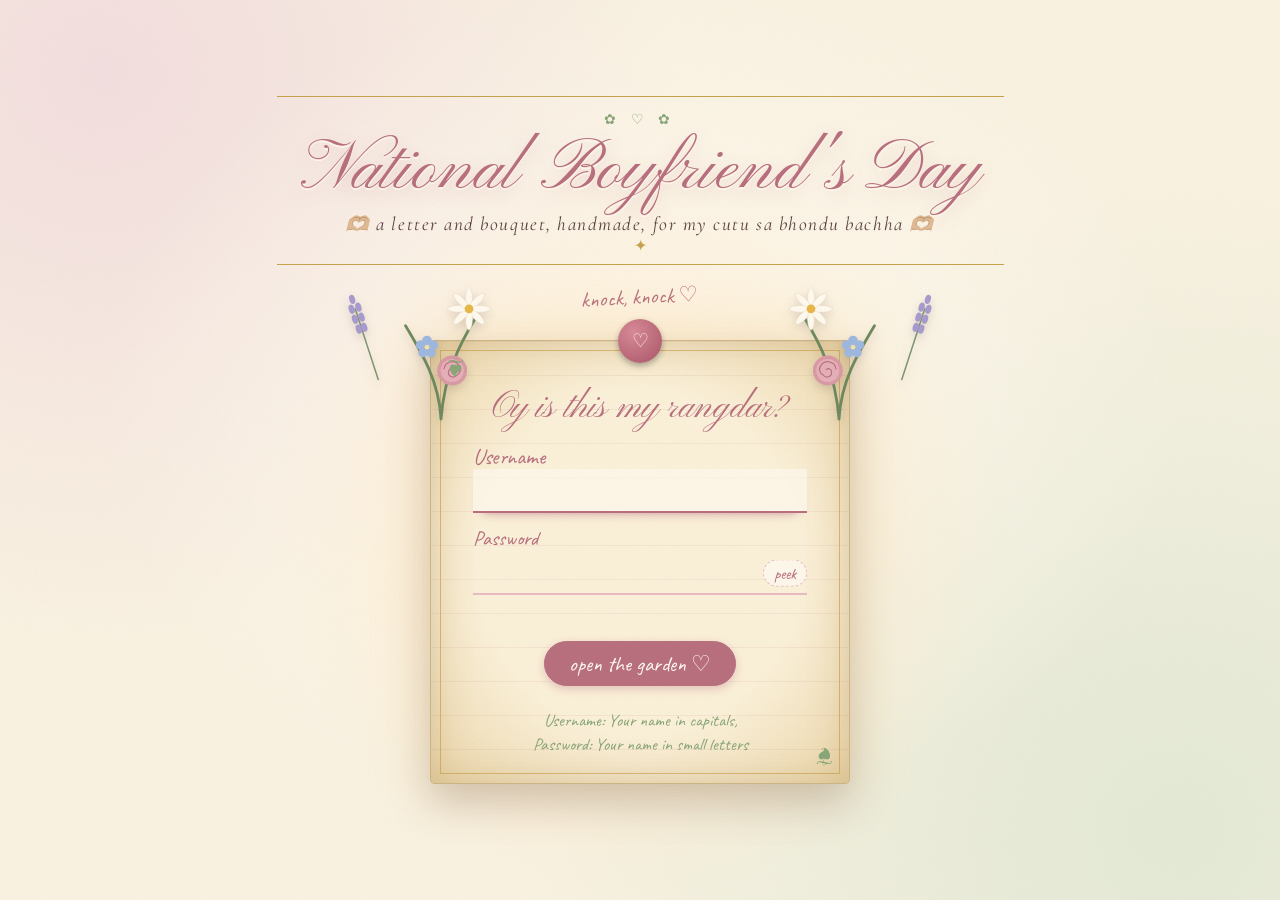
==== commit ec4b3a00: "Update index.html" ====
--- a/index.html
+++ b/index.html
@@ -1,22 +1,10 @@
-<!--
-========================================================
-PERSONALIZATION GUIDE
-
-Most of the website's written content can be edited
-directly in this HTML file.
-
-Search for "EDIT THIS" to find every customizable section.
-
-You do NOT need to modify the JavaScript to change
-the letter itself.
-========================================================
--->
+
 <!DOCTYPE html>
 <html lang="en">
 <head>
   <meta charset="UTF-8">
   <meta name="viewport" content="width=device-width, initial-scale=1">
-  <title>For You ♡</title>
+  <title>For Ridhanshu ♡</title>
   <link href="https://fonts.googleapis.com/css2?family=Cormorant+Garamond:ital,wght@0,500;1,500&family=Pinyon+Script&family=Caveat:wght@500&display=swap" rel="stylesheet">
   <link rel="stylesheet" href="style.css?v=4">
 </head>
@@ -24,13 +12,9 @@
   <div class="grain" aria-hidden="true"></div>
   <div class="particles" id="particles" aria-hidden="true"></div>
 
-  <!-- =====================================================
-       LOGIN SCREEN (shown first; the bouquet is revealed after login)
-       The username and password are set at the top of script.js
-       (look for "EDIT THIS: LOGIN DETAILS").
-  ===================================================== -->
+
   <div class="login-view" id="loginView">
-    <!-- tiny flower shapes used only by the login screen -->
+
     <svg width="0" height="0" style="position:absolute" aria-hidden="true" focusable="false"><defs>
       <symbol id="lg-daisy" viewBox="-50 -50 100 100"><g fill="#fffaf0" stroke="#e8d9c0"><ellipse rx="7" ry="22" cy="-22"/><ellipse rx="7" ry="22" cy="-22" transform="rotate(45)"/><ellipse rx="7" ry="22" cy="-22" transform="rotate(90)"/><ellipse rx="7" ry="22" cy="-22" transform="rotate(135)"/><ellipse rx="7" ry="22" cy="-22" transform="rotate(180)"/><ellipse rx="7" ry="22" cy="-22" transform="rotate(225)"/><ellipse rx="7" ry="22" cy="-22" transform="rotate(270)"/><ellipse rx="7" ry="22" cy="-22" transform="rotate(315)"/></g><circle r="9" fill="#e8b84a"/></symbol>
       <symbol id="lg-fmn" viewBox="-50 -50 100 100"><g fill="#9db8e0"><circle cy="-24" r="17"/><circle cy="-24" r="17" transform="rotate(72)"/><circle cy="-24" r="17" transform="rotate(144)"/><circle cy="-24" r="17" transform="rotate(216)"/><circle cy="-24" r="17" transform="rotate(288)"/></g><circle r="8" fill="#f6e3a1"/></symbol>
@@ -41,18 +25,18 @@
     <div class="login-inner">
       <header class="banner">
         <span class="deco" aria-hidden="true">✿ ♡ ✿</span>
-        <!-- ✦ EDIT THIS: LOGIN PAGE TITLE ✦ -->
+ 
         <h2 class="login-title">National Boyfriend's Day</h2>
-        <!-- ✦ EDIT THIS: LOGIN SUBTITLE ✦ -->
-        <p class="subtitle">a little secret is waiting for you</p>
+       
+        <p class="subtitle">🫶🏼 a letter and bouquet, handmade, for my cutu sa bhondu bachha 🫶🏼</p>
         <span class="star" aria-hidden="true">✦</span>
       </header>
 
-      <!-- ✦ EDIT THIS: SMALL HANDWRITTEN NOTE ABOVE THE CARD ✦ -->
+     
       <p class="knock">knock, knock ♡</p>
 
       <section class="login-card" id="loginCard" aria-labelledby="loginHeading">
-        <!-- little flower sprigs that peek around the card and sway -->
+      
         <svg class="sprig sprig-l" viewBox="0 0 120 150" aria-hidden="true" focusable="false">
           <path d="M60 150C58 110 40 80 22 50M60 150C64 100 80 70 98 40" stroke="#6f8a5f" stroke-width="3" fill="none" stroke-linecap="round"/>
           <use class="fl" href="#lg-lav" x="2" y="0" width="30" height="100" transform="rotate(-18 17 80)"/>
@@ -71,23 +55,23 @@
         <span class="corner tl" aria-hidden="true">❦</span><span class="corner br" aria-hidden="true">❦</span>
         <div class="lseal" id="lseal" aria-hidden="true">♡</div>
         <!-- ✦ EDIT THIS: LOGIN CARD HEADING ✦ -->
-        <h3 id="loginHeading">Who goes there?</h3>
+        <h3 id="loginHeading">Oy is this my rangdar?</h3>
         <form id="loginForm" novalidate>
-          <!-- ✦ EDIT THIS: USERNAME LABEL ✦ -->
+         
           <label for="user">Username</label>
           <input id="user" name="user" type="text" autocomplete="off" autocapitalize="characters" spellcheck="false" required>
-          <!-- ✦ EDIT THIS: PASSWORD LABEL ✦ -->
+       
           <label for="pass">Password</label>
           <div class="field">
             <input id="pass" name="pass" type="password" autocomplete="off" autocapitalize="none" spellcheck="false" required>
-            <!-- ✦ EDIT THIS: SHOW/HIDE PASSWORD WORDS (also in script.js) ✦ -->
+       
             <button class="peek" id="peek" type="button" aria-pressed="false" aria-label="Show password">peek</button>
           </div>
           <p class="login-error" id="loginError" role="alert"></p>
-          <!-- ✦ EDIT THIS: LOGIN BUTTON TEXT ✦ -->
+        
           <button class="go" type="submit">open the garden ♡</button>
         </form>
-        <!-- ✦ EDIT THIS: LOGIN HINT ✦ -->
+     
         <p class="login-hint">
           Username: Your name in capitals,<br>
           Password: Your name in small letters
@@ -98,27 +82,20 @@
 
   <div id="app"></div>
 
-  <!-- =====================================================
-       PAGE 2: THE BOUQUET PAGE
-       Nothing inside this <template> is shown (or even added to the page)
-       until the correct login is entered. Edit it exactly as before.
-  ===================================================== -->
+
   <template id="mainPage">
   <main class="scene" id="mainScene">
 
     <header class="banner">
       <span class="deco" aria-hidden="true">✿ ♡ ✿</span>
-      <!-- ✦ EDIT THIS: MAIN TITLE ✦ -->
       <h1>National Boyfriend's Day</h1>
-      <!-- ✦ EDIT THIS: SUBTITLE ✦ -->
-      <p class="subtitle">a little something, just for you</p>
+      <p class="subtitle">🫶🏼 a letter and bouquet, handmade, for my cutu sa bhondu bachha 🫶🏼</p>
       <span class="star" aria-hidden="true">✦</span>
     </header>
 
-    <!-- ================= BOUQUET ================= -->
+    
     <div class="bouquet">
-      <!-- THE CLICKABLE LETTER: a real button laid invisibly over the envelope drawn in the picture. -->
-      <!-- ✦ EDIT THIS: SCREEN-READER LABEL FOR THE LETTER (aria-label) ✦ -->
+     
       <button class="hit" id="openBtn" type="button" aria-label="Open the hidden letter"><span class="hint" aria-hidden="true">open me</span></button>
 
       <svg class="art" viewBox="0 0 400 480" role="img" aria-label="A hand-tied bouquet of lilies, lotus, sunflowers, roses, daisies, forget-me-nots, lavender, baby's breath and ferns, with a sealed letter tucked inside">
@@ -140,8 +117,6 @@
         <g stroke="#6f8a5f" stroke-width="3" fill="none" stroke-linecap="round">
           <path d="M200 400C150 300 100 230 90 170"/><path d="M200 400C180 300 150 220 150 120"/><path d="M200 400C200 300 205 200 205 90"/><path d="M200 400C225 300 260 220 262 125"/><path d="M200 400C250 300 300 230 312 170"/>
         </g>
-
-        <!-- BACK: greenery + back flowers -->
         <use href="#fern" x="40" y="130" width="70" height="230" transform="rotate(-35 75 245)"/>
         <use href="#fern" x="290" y="130" width="70" height="230" transform="rotate(35 325 245)"/>
         <use href="#fern" x="165" y="20" width="70" height="230" transform="rotate(-6 200 135)"/>
@@ -156,7 +131,6 @@
         <use class="fl" href="#lily" x="85" y="85" width="85" height="85"/>
         <use class="fl" href="#lily" x="235" y="75" width="90" height="90"/>
 
-        <!-- HIDDEN LETTER (between back and front flowers so it looks tucked in) -->
         <g class="env"><g transform="translate(200 205) rotate(-8)">
           <rect x="-52" y="-58" width="104" height="76" rx="3" fill="#f6ead0" stroke="#d3bf98"/>
           <path d="M-52 -58L0 -14L52 -58Z" fill="#ecd9b1" stroke="#d3bf98"/>
@@ -164,7 +138,6 @@
           <text y="-9.5" text-anchor="middle" font-size="13" fill="#fff3ee">♡</text>
         </g></g>
 
-        <!-- FRONT: flowers covering the lower part of the letter -->
         <use class="fl" href="#rose" x="135" y="185" width="72" height="72"/>
         <use class="fl" href="#rose" x="200" y="205" width="64" height="64"/>
         <use class="fl" href="#daisy" x="95" y="215" width="68" height="68"/>
@@ -177,7 +150,6 @@
 
         <g class="sparkles" fill="#c9a24d" font-size="16" text-anchor="middle"><text x="80" y="120">✦</text><text x="320" y="110">✦</text><text x="200" y="40">✧</text><text x="350" y="260">✿</text><text x="45" y="270">♡</text></g>
 
-        <!-- wrapping paper, ribbon, tag -->
         <g class="wrap">
           <path d="M85 300C130 292 270 292 315 300L228 452Q200 462 172 452Z" fill="url(#paper)" fill-opacity=".93" stroke="#d9c7a5" stroke-width="1.5"/>
           <path d="M85 300C110 330 160 360 200 455M315 300C290 330 240 360 200 455" stroke="#d9c7a5" fill="none"/>
@@ -186,58 +158,43 @@
           <path d="M200 376C180 356 160 372 168 392C176 408 196 388 200 376ZM200 376C220 356 240 372 232 392C224 408 204 388 200 376Z" fill="#e2aab4" stroke="#b9707f"/>
           <circle cx="200" cy="378" r="7" fill="#c98593"/>
           <path d="M196 384L184 424M204 384L218 420" stroke="#b9707f" stroke-width="3" stroke-linecap="round" fill="none"/>
-          <!-- ✦ EDIT THIS: BOUQUET TAG (keep it short so it fits) ✦ -->
-          <g transform="translate(236 410) rotate(10)"><rect width="84" height="26" rx="4" fill="#fffaf0" stroke="#d9c7a5"/><circle cx="8" cy="13" r="2.5" fill="#eadcc0" stroke="#c7b48f"/><text x="48" y="17.5" text-anchor="middle" font-family="Caveat, cursive" font-size="14" fill="#b9707f">for [HIS NAME]</text></g>
+         
+          <g transform="translate(236 410) rotate(10)"><rect width="84" height="26" rx="4" fill="#fffaf0" stroke="#d9c7a5"/><circle cx="8" cy="13" r="2.5" fill="#eadcc0" stroke="#c7b48f"/><text x="48" y="17.5" text-anchor="middle" font-family="Caveat, cursive" font-size="14" fill="#b9707f">for Ridhanshu</text></g>
         </g>
       </svg>
     </div>
 
-    <!-- ✦ EDIT THIS: SMALL MESSAGE NEAR BOUQUET ✦ -->
-    <p class="whisper">there's something hiding in here...</p>
+
+    <p class="whisper">a note in the flowers for you...</p>
     <span class="deco heart" aria-hidden="true">♡</span>
 
-    <!--
-         OPTIONAL MUSIC:
-         Replace the audio file path below with your own music file.
-         Do not enable autoplay.
-    -->
-    <!-- ✦ EDIT THIS: MUSIC BUTTON TEXT ✦ -->
-    <button class="music" id="musicBtn" type="button" aria-pressed="false">♪ our little soundtrack</button>
-    <audio id="song" src="music.mp3" preload="none"></audio>
-    <span class="music-note" id="musicNote" role="status" aria-live="polite"></span>
   </main>
 
-  <!-- ================= OPEN LETTER ================= -->
+ 
   <div class="overlay" id="overlay">
     <article class="letter" role="dialog" aria-modal="true" aria-labelledby="letterHeading" tabindex="-1" id="letter">
       <button class="close" id="closeBtn" type="button" aria-label="Fold the letter back into the bouquet">×</button>
       <div class="paper">
         <span class="corner tl" aria-hidden="true">❦</span><span class="corner br" aria-hidden="true">❦</span>
-        <!-- ✦ EDIT THIS: LETTER HEADING ✦ -->
-        <h2 id="letterHeading">A Little Letter</h2>
-
-        <!-- =====================================================
-             EDIT YOUR LETTER HERE
-             Replace the sample text below with your own message.
-             You can write as many paragraphs as you want:
-             copy a whole <p>...</p> line to add another one.
-        ===================================================== -->
+      
+        <h2 id="letterHeading">A Letter for my Sweetie</h2>
+
+      
         <div class="body">
-          <!-- ✦ EDIT THIS: BOYFRIEND'S NAME ✦ -->
-          <p class="dear">Dear [BOYFRIEND'S NAME],</p>
-          <!-- ✦ EDIT THIS: LETTER BODY ✦ -->
-          <p>[WRITE YOUR LETTER HERE]</p>
-          <p>[WRITE ANOTHER PARAGRAPH HERE]</p>
-          <p>[WRITE ANOTHER PARAGRAPH HERE]</p>
-          <!-- ✦ EDIT THIS: CLOSING MESSAGE ✦ -->
+        
+          <p class="dear">Dearest Ridhanshu,</p>
+         
+          <p>Do you know 3rd October is National Boyfriend's Day? LOL even I didn't until last night (for reference, I am writing this on 29th of September). Well, everyday for me is a boyfriend's day yk. I love you so much, and I am so grateful for you. I feel so inarticulate when it comes to expressing how much I love you, yearn for you, crave you. You deserve love everyyddaayyy.</p>
+          <p>But still here I am, writing yet another para for you, cuz you deserve love all the time. You are my cutu sa bhondu yaar. Tumko na pyaar du to aur kisko du??? You are my everything, my reason to being, the reason I have a will to live for. Yout taught me how to love, how to feel, how to be mad in love and go blind. I always found the concept of going mad for love, stupid. But you taught me exactly how easy it was for me to fall for you and be absolutely enamoured by you.</p>
+          <p>Ugh, I love you so much. Happy Boyfriend's Day to the best boyfriend ever. I hope nobody is blessed with a boyfriend as peak as mine. I love you so much, so so so so so SOOOO FUCKING MUCCHHHHH AAAHHHHHH. It is a blessing to have met you, darling. I adore you sooooo much. You are my everything. EVERYTTHINNGGGGG. I love you mwah 💋💋</p>
+      
           <p class="closing">With all my love,</p>
-          <!-- ✦ EDIT THIS: SIGNATURE ✦ -->
-          <p class="signature">[YOUR NAME]</p>
+     
+          <p class="signature">Ari</p>
         </div>
-
-        <!-- ✦ EDIT THIS: SMALL DECORATIVE MESSAGE ✦ -->
-        <p class="ps">p.s. ✿ pressed this flower just for you</p>
-        <!-- ✦ EDIT THIS: FOLD BUTTON TEXT ✦ -->
+   
+        <p class="ps">p.s. ✿ please teleport</p>
+        
         <button class="fold" id="foldBtn" type="button">fold the letter</button>
       </div>
     </article>
